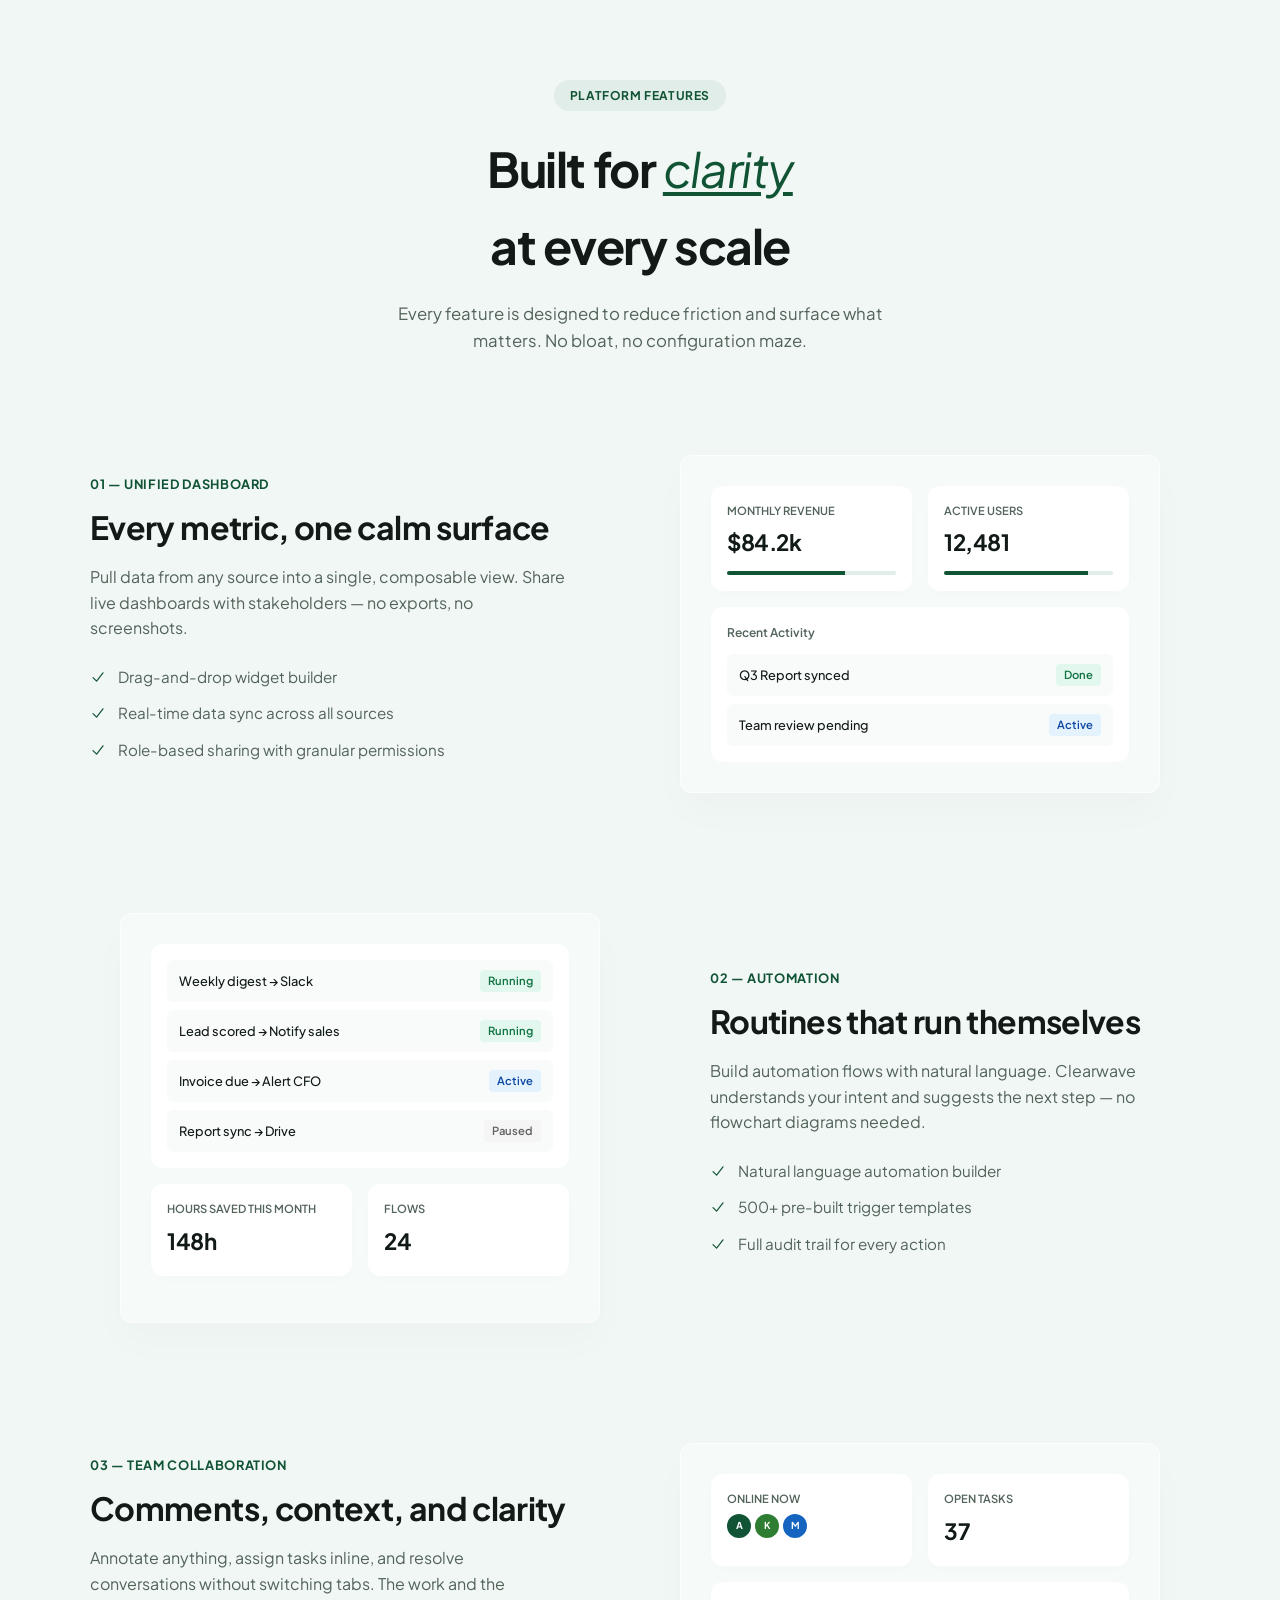
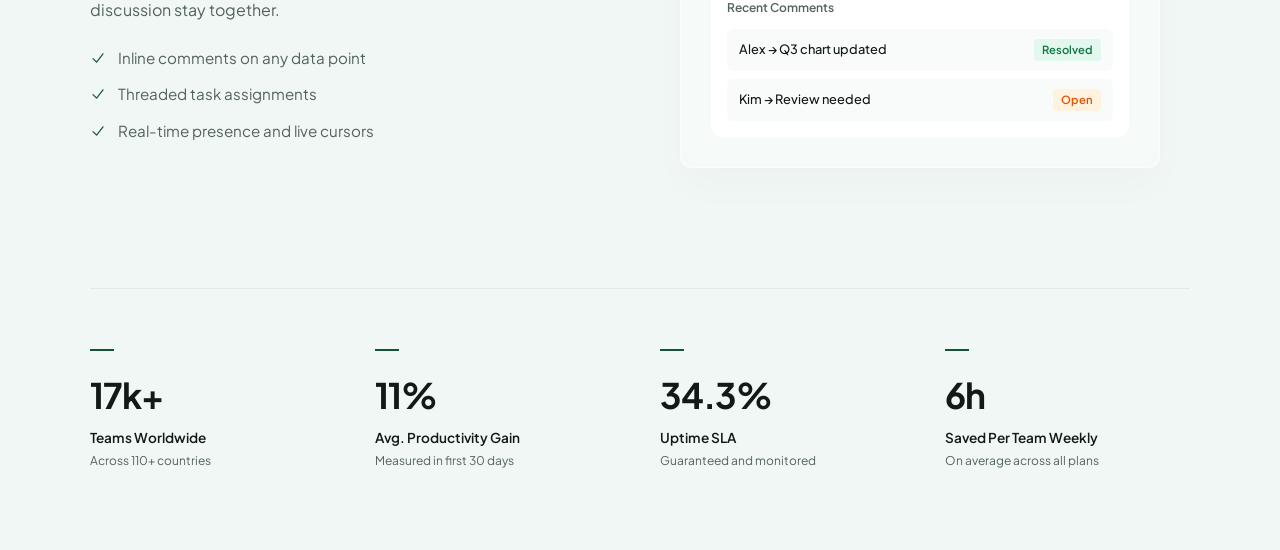
==== feature.html @ e3a4bbb7 "Add files via upload" ====
<!DOCTYPE html>
<html lang="en">
<head>
    <meta charset="UTF-8">
    <meta name="viewport" content="width=device-width, initial-scale=1.0">
    <title>Clearwave - Built for Clarity</title>
    <link rel="preconnect" href="https://fonts.googleapis.com">
    <link rel="preconnect" href="https://fonts.gstatic.com" crossorigin>
    <link href="https://fonts.googleapis.com/css2?family=Plus+Jakarta+Sans:ital,wght@0,300;0,400;0,500;0,600;0,700;1,400&display=swap" rel="stylesheet">
    
    <style>
        :root {
            --bg-color: #f1f7f5;
            --text-main: #111a16;
            --text-muted: #52635a;
            --accent-green: #115335;
            --accent-light-green: #e1ede8;
            --card-bg: #ffffff;
            --border-radius: 12px;
            --font-family: 'Plus Jakarta Sans', sans-serif;
        }

        * {
            box-sizing: border-box;
            margin: 0;
            padding: 0;
        }

        body {
            font-family: var(--font-family);
            background-color: var(--bg-color);
            color: var(--text-main);
            line-height: 1.6;
            padding: 80px 20px;
        }

        .container {
            max-width: 1100px;
            margin: 0 auto;
        }

        /* --- Header Section --- */
        .header {
            text-align: center;
            margin-bottom: 100px;
        }

        .badge {
            background-color: var(--accent-light-green);
            color: var(--accent-green);
            font-size: 0.75rem;
            font-weight: 700;
            letter-spacing: 0.05em;
            text-transform: uppercase;
            padding: 6px 16px;
            border-radius: 20px;
            display: inline-block;
            margin-bottom: 20px;
        }

        .header h1 {
            font-size: 3rem;
            font-weight: 700;
            letter-spacing: -0.03em;
            margin-bottom: 16px;
        }

        .header h1 span {
            font-style: italic;
            font-weight: 400;
            color: var(--accent-green);
            text-decoration: underline;
            text-underline-offset: 4px;
        }

        .header p {
            color: var(--text-muted);
            max-width: 500px;
            margin: 0 auto;
            font-size: 1.05rem;
        }

        /* --- Feature Section Layout --- */
        .feature-row {
            display: flex;
            align-items: center;
            justify-content: space-between;
            gap: 80px;
            margin-bottom: 120px;
        }

        .feature-row.reverse {
            flex-direction: row-reverse;
        }

        .feature-text {
            flex: 1;
            max-width: 480px;
        }

        .feature-tag {
            color: var(--accent-green);
            font-size: 0.8rem;
            font-weight: 700;
            text-transform: uppercase;
            letter-spacing: 0.05em;
            margin-bottom: 12px;
            display: block;
        }

        .feature-text h2 {
            font-size: 2rem;
            font-weight: 700;
            letter-spacing: -0.02em;
            margin-bottom: 16px;
            line-height: 1.3;
        }

        .feature-text p {
            color: var(--text-muted);
            margin-bottom: 24px;
            font-size: 1rem;
        }

        .feature-list {
            list-style: none;
        }

        .feature-list li {
            position: relative;
            padding-left: 28px;
            margin-bottom: 12px;
            color: var(--text-muted);
            font-size: 0.95rem;
        }

        /* Custom Checkmark svg */
        .feature-list li::before {
            content: "";
            position: absolute;
            left: 0;
            top: 4px;
            width: 16px;
            height: 16px;
            background-image: url("data:image/svg+xml,%3Csvg xmlns='http://www.w3.org/2000/svg' viewBox='0 0 20 20' fill='%23115335'%3E%3Cpath fill-rule='evenodd' d='M16.704 4.153a.75.75 0 01.143 1.052l-8 10.5a.75.75 0 01-1.127.075l-4.5-4.5a.75.75 0 011.06-1.06l3.894 3.893 7.48-9.817a.75.75 0 011.05-.143z' clip-rule='evenodd'/%3E%3C/svg%3E");
            background-size: contain;
            background-repeat: no-repeat;
        }

        .feature-visual {
            flex: 1;
            display: flex;
            justify-content: center;
        }

        /* --- Dashboard/Card Mockups CSS --- */
        .mockup-canvas {
            background-color: rgba(255, 255, 255, 0.4);
            border: 1px solid rgba(255, 255, 255, 0.6);
            border-radius: var(--border-radius);
            padding: 30px;
            width: 100%;
            max-width: 480px;
            box-shadow: 0 20px 40px rgba(0,0,0,0.02);
        }

        .grid-2 {
            display: grid;
            grid-template-columns: 1fr 1fr;
            gap: 16px;
            margin-bottom: 16px;
        }

        .card {
            background: var(--card-bg);
            padding: 16px;
            border-radius: var(--border-radius);
            box-shadow: 0 4px 12px rgba(0,0,0,0.01);
        }

        .card-label {
            font-size: 0.7rem;
            color: var(--text-muted);
            text-transform: uppercase;
            font-weight: 600;
            margin-bottom: 6px;
        }

        .card-value {
            font-size: 1.4rem;
            font-weight: 700;
            letter-spacing: -0.02em;
        }

        .card-progress {
            height: 4px;
            background-color: var(--accent-light-green);
            border-radius: 2px;
            margin-top: 10px;
            overflow: hidden;
        }

        .card-progress .fill {
            height: 100%;
            background-color: var(--accent-green);
            width: 70%;
        }

        .list-card {
            background: var(--card-bg);
            border-radius: var(--border-radius);
            padding: 16px;
        }

        .list-card-title {
            font-size: 0.75rem;
            color: var(--text-muted);
            margin-bottom: 12px;
            font-weight: 600;
        }

        .list-item {
            display: flex;
            justify-content: space-between;
            align-items: center;
            padding: 10px 12px;
            background-color: #f8fbf9;
            border-radius: 6px;
            margin-bottom: 8px;
            font-size: 0.8rem;
            font-weight: 500;
        }
        .list-item:last-child { margin-bottom: 0; }

        .status-tag {
            font-size: 0.7rem;
            padding: 2px 8px;
            border-radius: 4px;
            font-weight: 600;
        }
        .status-tag.done { background-color: #e2f7ed; color: #117343; }
        .status-tag.active { background-color: #e3f2fd; color: #0d47a1; }
        .status-tag.paused { background-color: #f5f5f5; color: #616161; }
        .status-tag.open { background-color: #fff3e0; color: #e65100; }

        /* --- Stats Section --- */
        .stats-section {
            border-top: 1px solid rgba(0,0,0,0.06);
            padding-top: 60px;
            margin-top: 80px;
            display: grid;
            grid-template-columns: repeat(4, 1fr);
            gap: 40px;
        }

        .stat-item {
            position: relative;
        }

        .stat-line {
            width: 24px;
            height: 2px;
            background-color: var(--accent-green);
            margin-bottom: 16px;
        }

        .stat-number {
            font-size: 2.2rem;
            font-weight: 700;
            letter-spacing: -0.03em;
            margin-bottom: 4px;
        }

        .stat-label {
            font-size: 0.85rem;
            font-weight: 600;
            margin-bottom: 2px;
        }

        .stat-sub {
            font-size: 0.75rem;
            color: var(--text-muted);
        }

        /* --- Responsive Queries --- */
        @media (max-width: 768px) {
            .feature-row, .feature-row.reverse {
                flex-direction: column;
                gap: 40px;
                margin-bottom: 80px;
            }
            .stats-section {
                grid-template-columns: repeat(2, 1fr);
                gap: 30px;
            }
            .header h1 {
                font-size: 2.2rem;
            }
        }
    </style>
</head>
<body>

<div class="container">

    <header class="header">
        <span class="badge">Platform Features</span>
        <h1>Built for <span>clarity</span><br>at every scale</h1>
        <p>Every feature is designed to reduce friction and surface what matters. No bloat, no configuration maze.</p>
    </header>

    <section class="feature-row">
        <div class="feature-text">
            <span class="feature-tag">01 — Unified Dashboard</span>
            <h2>Every metric, one calm surface</h2>
            <p>Pull data from any source into a single, composable view. Share live dashboards with stakeholders — no exports, no screenshots.</p>
            <ul class="feature-list">
                <li>Drag-and-drop widget builder</li>
                <li>Real-time data sync across all sources</li>
                <li>Role-based sharing with granular permissions</li>
            </ul>
        </div>
        <div class="feature-visual">
            <div class="mockup-canvas">
                <div class="grid-2">
                    <div class="card">
                        <div class="card-label">Monthly Revenue</div>
                        <div class="card-value">$84.2k</div>
                        <div class="card-progress"><div class="fill"></div></div>
                    </div>
                    <div class="card">
                        <div class="card-label">Active Users</div>
                        <div class="card-value">12,481</div>
                        <div class="card-progress"><div class="fill" style="width: 85%;"></div></div>
                    </div>
                </div>
                <div class="list-card">
                    <div class="list-card-title">Recent Activity</div>
                    <div class="list-item">
                        <span>Q3 Report synced</span>
                        <span class="status-tag done">Done</span>
                    </div>
                    <div class="list-item">
                        <span>Team review pending</span>
                        <span class="status-tag active">Active</span>
                    </div>
                </div>
            </div>
        </div>
    </section>

    <section class="feature-row reverse">
        <div class="feature-text">
            <span class="feature-tag">02 — Automation</span>
            <h2>Routines that run themselves</h2>
            <p>Build automation flows with natural language. Clearwave understands your intent and suggests the next step — no flowchart diagrams needed.</p>
            <ul class="feature-list">
                <li>Natural language automation builder</li>
                <li>500+ pre-built trigger templates</li>
                <li>Full audit trail for every action</li>
            </ul>
        </div>
        <div class="feature-visual">
            <div class="mockup-canvas">
                <div class="list-card" style="margin-bottom: 16px;">
                    <div class="list-item">
                        <span>Weekly digest → Slack</span>
                        <span class="status-tag done">Running</span>
                    </div>
                    <div class="list-item">
                        <span>Lead scored → Notify sales</span>
                        <span class="status-tag done">Running</span>
                    </div>
                    <div class="list-item">
                        <span>Invoice due → Alert CFO</span>
                        <span class="status-tag active">Active</span>
                    </div>
                    <div class="list-item">
                        <span>Report sync → Drive</span>
                        <span class="status-tag paused">Paused</span>
                    </div>
                </div>
                <div class="grid-2">
                    <div class="card">
                        <div class="card-label">Hours Saved This Month</div>
                        <div class="card-value">148h</div>
                    </div>
                    <div class="card">
                        <div class="card-label">Flows</div>
                        <div class="card-value">24</div>
                    </div>
                </div>
            </div>
        </div>
    </section>

    <section class="feature-row">
        <div class="feature-text">
            <span class="feature-tag">03 — Team Collaboration</span>
            <h2>Comments, context, and clarity</h2>
            <p>Annotate anything, assign tasks inline, and resolve conversations without switching tabs. The work and the discussion stay together.</p>
            <ul class="feature-list">
                <li>Inline comments on any data point</li>
                <li>Threaded task assignments</li>
                <li>Real-time presence and live cursors</li>
            </ul>
        </div>
        <div class="feature-visual">
            <div class="mockup-canvas">
                <div class="grid-2" style="margin-bottom: 16px;">
                    <div class="card">
                        <div class="card-label">Online Now</div>
                        <div class="card-value" style="font-size: 1.1rem; display: flex; gap: 4px; margin-top: 4px;">
                            <span style="background:#115335; color:white; width:24px; height:24px; border-radius:50%; display:inline-flex; align-items:center; justify-content:center; font-size:0.6rem;">A</span>
                            <span style="background:#2e7d32; color:white; width:24px; height:24px; border-radius:50%; display:inline-flex; align-items:center; justify-content:center; font-size:0.6rem;">K</span>
                            <span style="background:#1565c0; color:white; width:24px; height:24px; border-radius:50%; display:inline-flex; align-items:center; justify-content:center; font-size:0.6rem;">M</span>
                        </div>
                    </div>
                    <div class="card">
                        <div class="card-label">Open Tasks</div>
                        <div class="card-value">37</div>
                    </div>
                </div>
                <div class="list-card">
                    <div class="list-card-title">Recent Comments</div>
                    <div class="list-item">
                        <span>Alex → Q3 chart updated</span>
                        <span class="status-tag done">Resolved</span>
                    </div>
                    <div class="list-item">
                        <span>Kim → Review needed</span>
                        <span class="status-tag open">Open</span>
                    </div>
                </div>
            </div>
        </div>
    </section>

    <footer class="stats-section">
        <div class="stat-item">
            <div class="stat-line"></div>
            <div class="stat-number">17k+</div>
            <div class="stat-label">Teams Worldwide</div>
            <div class="stat-sub">Across 110+ countries</div>
        </div>
        <div class="stat-item">
            <div class="stat-line"></div>
            <div class="stat-number">11%</div>
            <div class="stat-label">Avg. Productivity Gain</div>
            <div class="stat-sub">Measured in first 30 days</div>
        </div>
        <div class="stat-item">
            <div class="stat-line"></div>
            <div class="stat-number">34.3%</div>
            <div class="stat-label">Uptime SLA</div>
            <div class="stat-sub">Guaranteed and monitored</div>
        </div>
        <div class="stat-item">
            <div class="stat-line"></div>
            <div class="stat-number">6h</div>
            <div class="stat-label">Saved Per Team Weekly</div>
            <div class="stat-sub">On average across all plans</div>
        </div>
    </footer>

</div>

</body>
</html>
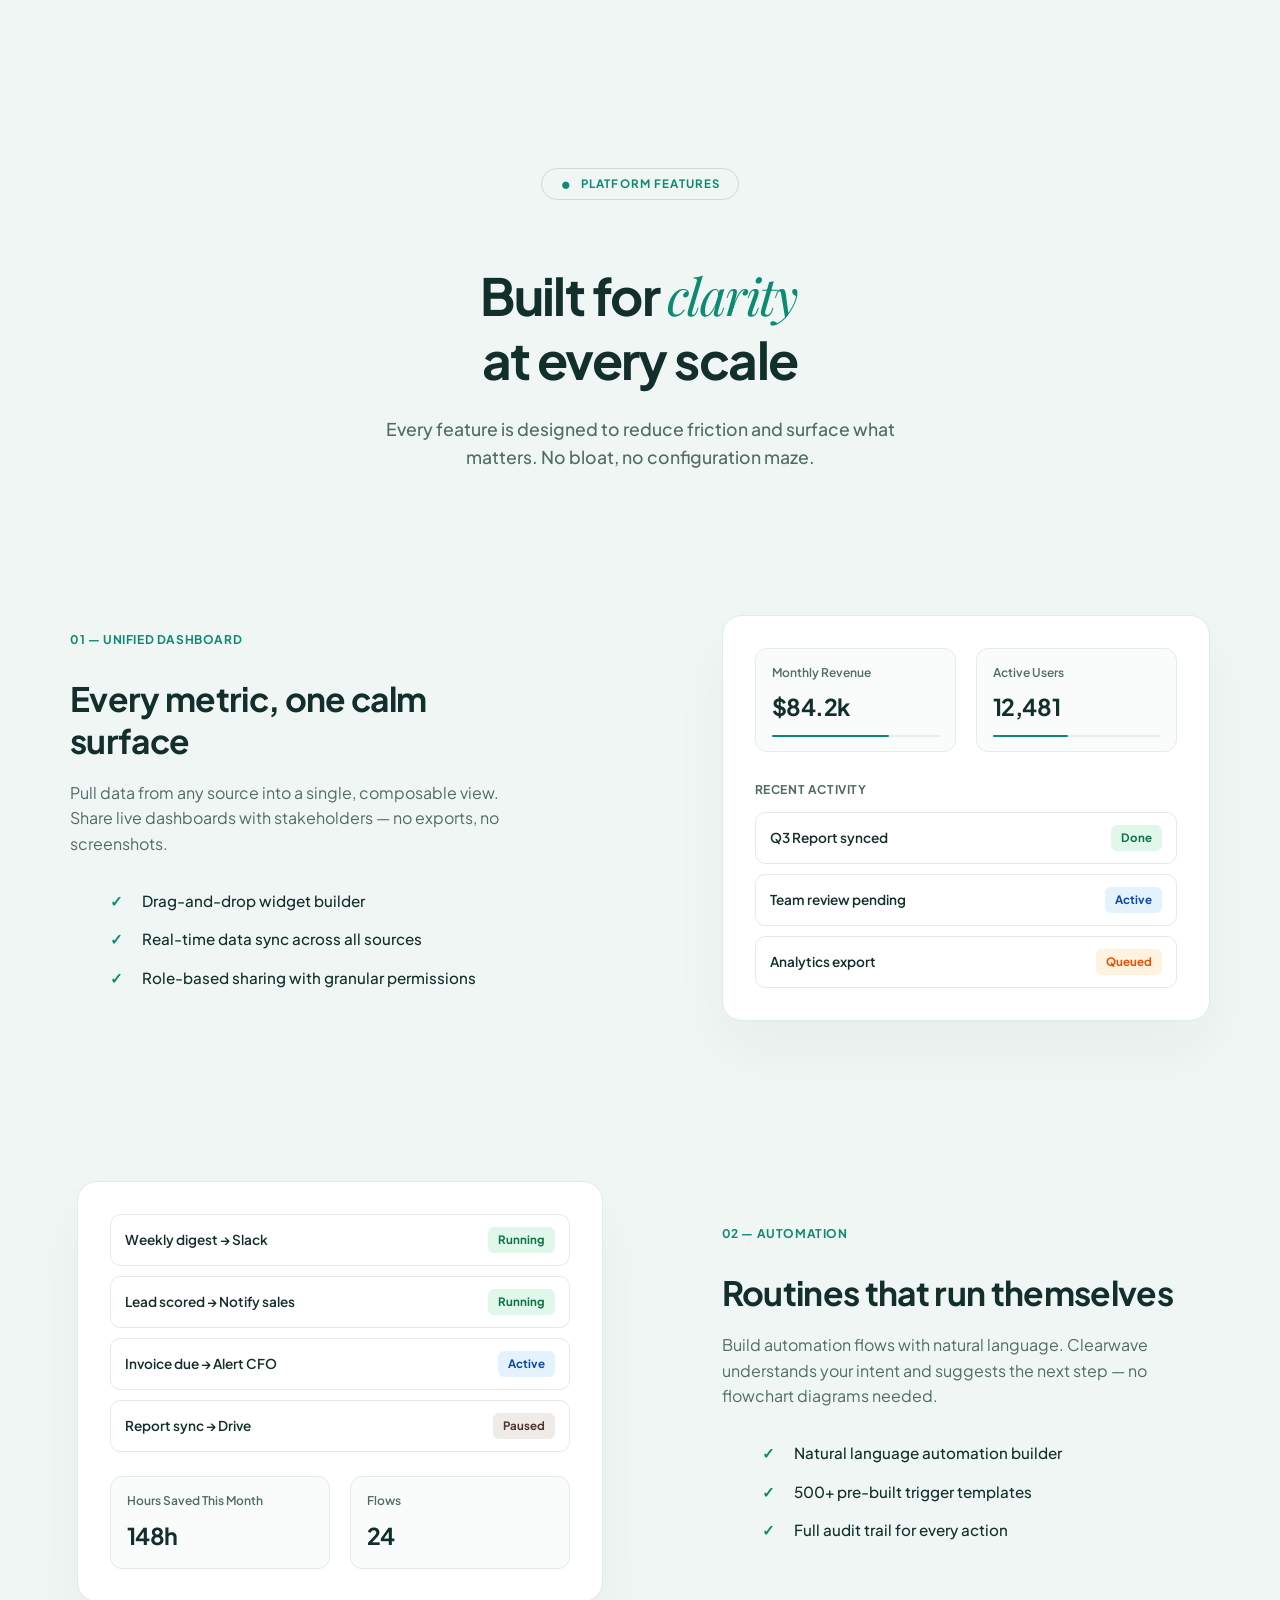
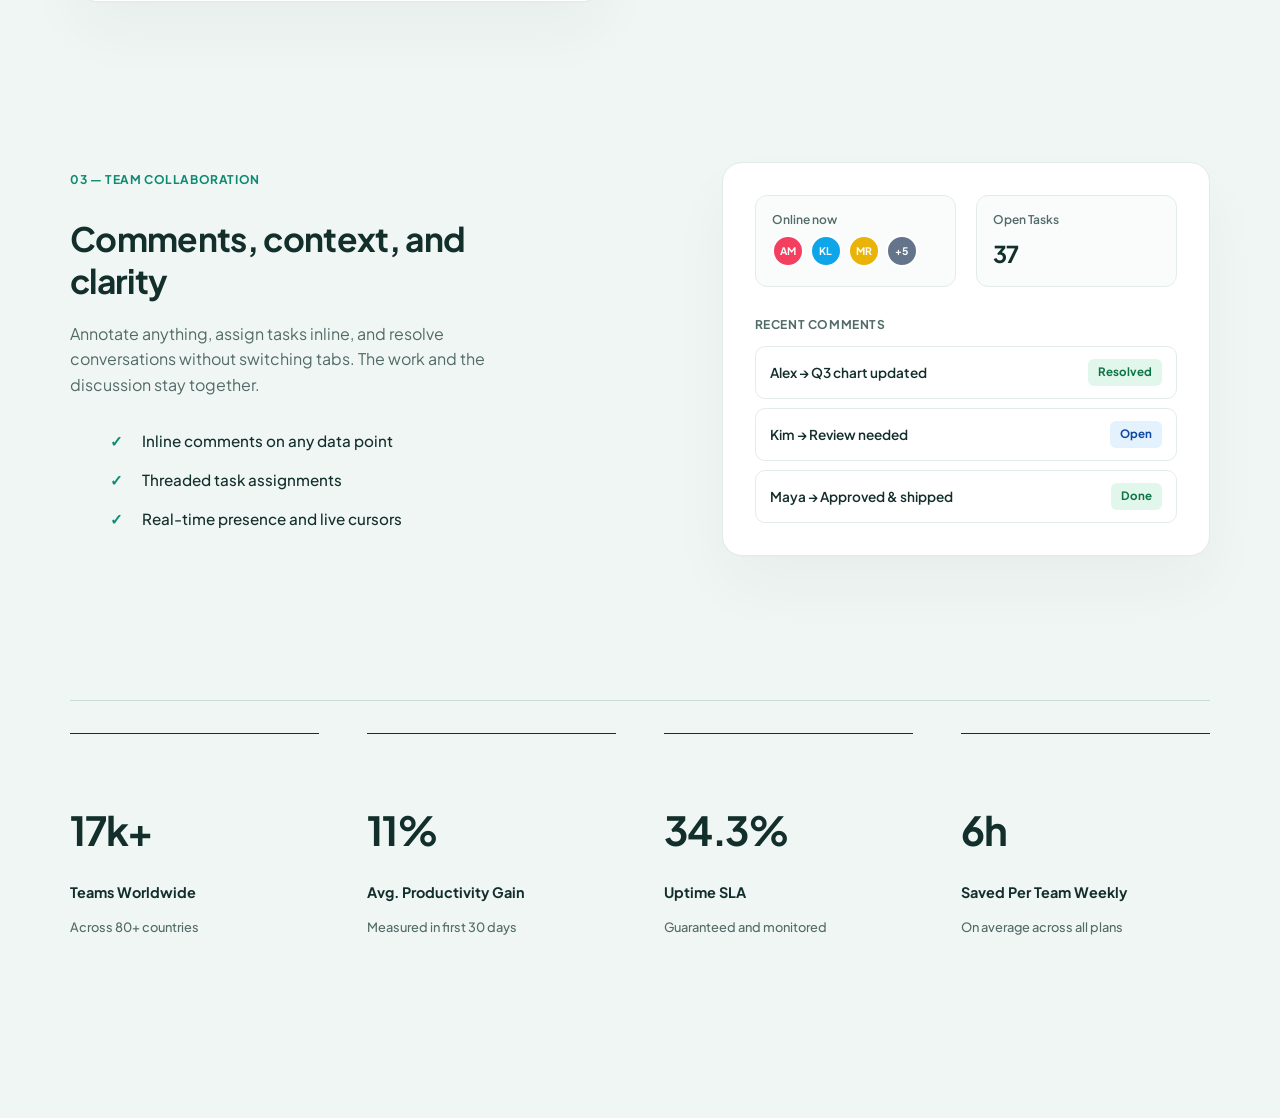
==== commit 2a6cc667: "Update feature.html" ====
--- a/feature.html
+++ b/feature.html
@@ -1,469 +1,441 @@
 <!DOCTYPE html>
 <html lang="en">
 <head>
-    <meta charset="UTF-8">
-    <meta name="viewport" content="width=device-width, initial-scale=1.0">
-    <title>Clearwave - Built for Clarity</title>
-    <link rel="preconnect" href="https://fonts.googleapis.com">
-    <link rel="preconnect" href="https://fonts.gstatic.com" crossorigin>
-    <link href="https://fonts.googleapis.com/css2?family=Plus+Jakarta+Sans:ital,wght@0,300;0,400;0,500;0,600;0,700;1,400&display=swap" rel="stylesheet">
+  <meta charset="UTF-8">
+  <meta name="viewport" content="width=device-width, initial-scale=1.0">
+  <title>Clearwave — Premium Feature Interface</title>
+  
+  <link rel="preconnect" href="https://fonts.googleapis.com">
+  <link rel="preconnect" href="https://fonts.gstatic.com" crossorigin>
+  <link href="https://fonts.googleapis.com/css2?family=Playfair+Display:ital,wght@1,400;1,500&family=Plus+Jakarta+Sans:wght@400;500;600;700&display=swap" rel="stylesheet">
+
+  <style>
+    :root {
+      --bg-canvas: #f0f6f4;       
+      --text-main: #132f2b;       
+      --text-muted: #526b67;      
+      --brand-teal: #0d8a72;
+      --border-light: #e3ece9;
+      
+      --card-shadow: 0 30px 60px rgba(19, 47, 43, 0.04), 0 1px 2px rgba(0, 0, 0, 0.01);
+      
+      --clr-success: #0d7343; --bg-success: #e1f7ec;
+      --clr-info: #0d47a1;    --bg-info: #e3f2fd;
+      --clr-warning: #e65100; --bg-warning: #fff3e0;
+      --clr-neutral: #4e342e; --bg-neutral: #efebe9;
+    }
+
+     { box-sizing: border-box; margin: 0; padding: 0; }
     
-    <style>
-        :root {
-            --bg-color: #f1f7f5;
-            --text-main: #111a16;
-            --text-muted: #52635a;
-            --accent-green: #115335;
-            --accent-light-green: #e1ede8;
-            --card-bg: #ffffff;
-            --border-radius: 12px;
-            --font-family: 'Plus Jakarta Sans', sans-serif;
-        }
-
-        * {
-            box-sizing: border-box;
-            margin: 0;
-            padding: 0;
-        }
-
-        body {
-            font-family: var(--font-family);
-            background-color: var(--bg-color);
-            color: var(--text-main);
-            line-height: 1.6;
-            padding: 80px 20px;
-        }
-
-        .container {
-            max-width: 1100px;
-            margin: 0 auto;
-        }
-
-        /* --- Header Section --- */
-        .header {
-            text-align: center;
-            margin-bottom: 100px;
-        }
-
-        .badge {
-            background-color: var(--accent-light-green);
-            color: var(--accent-green);
-            font-size: 0.75rem;
-            font-weight: 700;
-            letter-spacing: 0.05em;
-            text-transform: uppercase;
-            padding: 6px 16px;
-            border-radius: 20px;
-            display: inline-block;
-            margin-bottom: 20px;
-        }
-
-        .header h1 {
-            font-size: 3rem;
-            font-weight: 700;
-            letter-spacing: -0.03em;
-            margin-bottom: 16px;
-        }
-
-        .header h1 span {
-            font-style: italic;
-            font-weight: 400;
-            color: var(--accent-green);
-            text-decoration: underline;
-            text-underline-offset: 4px;
-        }
-
-        .header p {
-            color: var(--text-muted);
-            max-width: 500px;
-            margin: 0 auto;
-            font-size: 1.05rem;
-        }
-
-        /* --- Feature Section Layout --- */
-        .feature-row {
-            display: flex;
-            align-items: center;
-            justify-content: space-between;
-            gap: 80px;
-            margin-bottom: 120px;
-        }
-
-        .feature-row.reverse {
-            flex-direction: row-reverse;
-        }
-
-        .feature-text {
-            flex: 1;
-            max-width: 480px;
-        }
-
-        .feature-tag {
-            color: var(--accent-green);
-            font-size: 0.8rem;
-            font-weight: 700;
-            text-transform: uppercase;
-            letter-spacing: 0.05em;
-            margin-bottom: 12px;
-            display: block;
-        }
-
-        .feature-text h2 {
-            font-size: 2rem;
-            font-weight: 700;
-            letter-spacing: -0.02em;
-            margin-bottom: 16px;
-            line-height: 1.3;
-        }
-
-        .feature-text p {
-            color: var(--text-muted);
-            margin-bottom: 24px;
-            font-size: 1rem;
-        }
-
-        .feature-list {
-            list-style: none;
-        }
-
-        .feature-list li {
-            position: relative;
-            padding-left: 28px;
-            margin-bottom: 12px;
-            color: var(--text-muted);
-            font-size: 0.95rem;
-        }
-
-        /* Custom Checkmark svg */
-        .feature-list li::before {
-            content: "";
-            position: absolute;
-            left: 0;
-            top: 4px;
-            width: 16px;
-            height: 16px;
-            background-image: url("data:image/svg+xml,%3Csvg xmlns='http://www.w3.org/2000/svg' viewBox='0 0 20 20' fill='%23115335'%3E%3Cpath fill-rule='evenodd' d='M16.704 4.153a.75.75 0 01.143 1.052l-8 10.5a.75.75 0 01-1.127.075l-4.5-4.5a.75.75 0 011.06-1.06l3.894 3.893 7.48-9.817a.75.75 0 011.05-.143z' clip-rule='evenodd'/%3E%3C/svg%3E");
-            background-size: contain;
-            background-repeat: no-repeat;
-        }
-
-        .feature-visual {
-            flex: 1;
-            display: flex;
-            justify-content: center;
-        }
-
-        /* --- Dashboard/Card Mockups CSS --- */
-        .mockup-canvas {
-            background-color: rgba(255, 255, 255, 0.4);
-            border: 1px solid rgba(255, 255, 255, 0.6);
-            border-radius: var(--border-radius);
-            padding: 30px;
-            width: 100%;
-            max-width: 480px;
-            box-shadow: 0 20px 40px rgba(0,0,0,0.02);
-        }
-
-        .grid-2 {
-            display: grid;
-            grid-template-columns: 1fr 1fr;
-            gap: 16px;
-            margin-bottom: 16px;
-        }
-
-        .card {
-            background: var(--card-bg);
-            padding: 16px;
-            border-radius: var(--border-radius);
-            box-shadow: 0 4px 12px rgba(0,0,0,0.01);
-        }
-
-        .card-label {
-            font-size: 0.7rem;
-            color: var(--text-muted);
-            text-transform: uppercase;
-            font-weight: 600;
-            margin-bottom: 6px;
-        }
-
-        .card-value {
-            font-size: 1.4rem;
-            font-weight: 700;
-            letter-spacing: -0.02em;
-        }
-
-        .card-progress {
-            height: 4px;
-            background-color: var(--accent-light-green);
-            border-radius: 2px;
-            margin-top: 10px;
-            overflow: hidden;
-        }
-
-        .card-progress .fill {
-            height: 100%;
-            background-color: var(--accent-green);
-            width: 70%;
-        }
-
-        .list-card {
-            background: var(--card-bg);
-            border-radius: var(--border-radius);
-            padding: 16px;
-        }
-
-        .list-card-title {
-            font-size: 0.75rem;
-            color: var(--text-muted);
-            margin-bottom: 12px;
-            font-weight: 600;
-        }
-
-        .list-item {
-            display: flex;
-            justify-content: space-between;
-            align-items: center;
-            padding: 10px 12px;
-            background-color: #f8fbf9;
-            border-radius: 6px;
-            margin-bottom: 8px;
-            font-size: 0.8rem;
-            font-weight: 500;
-        }
-        .list-item:last-child { margin-bottom: 0; }
-
-        .status-tag {
-            font-size: 0.7rem;
-            padding: 2px 8px;
-            border-radius: 4px;
-            font-weight: 600;
-        }
-        .status-tag.done { background-color: #e2f7ed; color: #117343; }
-        .status-tag.active { background-color: #e3f2fd; color: #0d47a1; }
-        .status-tag.paused { background-color: #f5f5f5; color: #616161; }
-        .status-tag.open { background-color: #fff3e0; color: #e65100; }
-
-        /* --- Stats Section --- */
-        .stats-section {
-            border-top: 1px solid rgba(0,0,0,0.06);
-            padding-top: 60px;
-            margin-top: 80px;
-            display: grid;
-            grid-template-columns: repeat(4, 1fr);
-            gap: 40px;
-        }
-
-        .stat-item {
-            position: relative;
-        }
-
-        .stat-line {
-            width: 24px;
-            height: 2px;
-            background-color: var(--accent-green);
-            margin-bottom: 16px;
-        }
-
-        .stat-number {
-            font-size: 2.2rem;
-            font-weight: 700;
-            letter-spacing: -0.03em;
-            margin-bottom: 4px;
-        }
-
-        .stat-label {
-            font-size: 0.85rem;
-            font-weight: 600;
-            margin-bottom: 2px;
-        }
-
-        .stat-sub {
-            font-size: 0.75rem;
-            color: var(--text-muted);
-        }
-
-        /* --- Responsive Queries --- */
-        @media (max-width: 768px) {
-            .feature-row, .feature-row.reverse {
-                flex-direction: column;
-                gap: 40px;
-                margin-bottom: 80px;
-            }
-            .stats-section {
-                grid-template-columns: repeat(2, 1fr);
-                gap: 30px;
-            }
-            .header h1 {
-                font-size: 2.2rem;
-            }
-        }
-    </style>
+    body {
+      font-family: 'Plus Jakarta Sans', sans-serif;
+      background-color: var(--bg-canvas);
+      color: var(--text-main);
+      line-height: 1.6;
+      padding: 10rem 2rem;
+      -webkit-font-smoothing: antialiased;
+    }
+
+    .wrapper {
+      max-width: 1140px;
+      margin: 0 auto;
+    }
+    .hero-header {
+      text-align: center;
+      max-width: 680px;
+      margin: 0 auto 9rem auto;
+    }
+
+    .badge-pill {
+      display: inline-flex;
+      align-items: center;
+      gap: 8px;
+      font-size: 0.72rem;
+      font-weight: 700;
+      text-transform: uppercase;
+      letter-spacing: 0.1em;
+      color: var(--brand-teal);
+      border: 1px solid #cbdcd7;
+      padding: 6px 18px;
+      border-radius: 100px;
+      margin-bottom: 1.75rem;
+    }
+
+    .badge-pill::before {
+      content: "•";
+      font-size: 1.1rem;
+      line-height: 1;
+      color: var(--brand-teal);
+    }
+
+    h1 {
+      font-size: 3.2rem;
+      font-weight: 700;
+      letter-spacing: -0.03em;
+      line-height: 1.25;
+      margin-bottom: 1.5rem;
+    }
+    h1 span {
+      display: block;
+    }
+
+    h1 em {
+      font-family: 'Playfair Display', Georgia, serif;
+      font-style: italic;
+      font-weight: 400;
+      color: var(--brand-teal);
+      text-transform: lowercase;
+      padding-right: 2px;
+    }
+
+    .hero-header p {
+      color: var(--text-muted);
+      font-size: 1.1rem;
+      font-weight: 500;
+      max-width: 580px;
+      margin: 0 auto;
+    }
+    .feature-grid {
+      display: flex;
+      flex-direction: column;
+      gap: 10rem;
+    }
+
+    .row {
+      display: grid;
+      grid-template-columns: 1.05fr 0.95fr;
+      align-items: center;
+      gap: 7rem;
+    }
+
+    .row:nth-child(even) .col-text { order: 2; }
+
+    .col-text { max-width: 460px; }
+
+    .meta-tag {
+      font-size: 0.75rem;
+      font-weight: 700;
+      color: var(--brand-teal);
+      display: block;
+      margin-bottom: 1rem;
+      letter-spacing: 0.05em;
+    }
+
+    h2 {
+      font-size: 2.1rem;
+      font-weight: 700;
+      letter-spacing: -0.02em;
+      margin-bottom: 1.2rem;
+      line-height: 1.25;
+    }
+
+    .col-text p {
+      color: var(--text-muted);
+      font-size: 1rem;
+      margin-bottom: 2rem;
+    }
+
+    .checklist { list-style: none; }
+    .checklist li {
+      font-size: 0.95rem;
+      font-weight: 500;
+      position: relative;
+      padding-left: 2rem;
+      margin-bottom: 0.9rem;
+    }
+    .checklist li::before {
+      content: "✓";
+      position: absolute;
+      left: 0;
+      color: var(--brand-teal);
+      font-weight: 700;
+    }
+    .col-visual {
+      display: flex;
+      justify-content: center;
+    }
+
+    .card {
+      background: #ffffff;
+      border-radius: 20px;
+      padding: 2rem;
+      width: 100%;
+      max-width: 460px;
+      box-shadow: var(--card-shadow);
+      border: 1px solid #e1ebe8; 
+    }
+
+    .split-metrics {
+      display: grid;
+      grid-template-columns: 1fr 1fr;
+      gap: 1.25rem;
+      margin-bottom: 1.75rem;
+    }
+
+    .metric-box {
+      border: 1px solid var(--border-light);
+      border-radius: 12px;
+      padding: 14px 16px;
+      background: #fafcfb;
+    }
+
+    .metric-box label {
+      font-size: 0.75rem;
+      color: var(--text-muted);
+      display: block;
+      margin-bottom: 6px;
+      font-weight: 600;
+    }
+
+    .metric-box .num {
+      font-size: 1.45rem;
+      font-weight: 700;
+      letter-spacing: -0.02em;
+    }
+
+    .indicator-bar {
+      width: 100%;
+      height: 2px;
+      background: #e6ecea;
+      margin-top: 10px;
+      border-radius: 2px;
+      position: relative;
+    }
+    .indicator-bar::after {
+      content: '';
+      position: absolute;
+      left: 0; top: 0; height: 100%;
+      background: var(--brand-teal);
+      border-radius: 2px;
+    }
+    .w-70::after { width: 70%; }
+    .w-45::after { width: 45%; }
+
+    .list-caption {
+      font-size: 0.75rem;
+      color: var(--text-muted);
+      font-weight: 700;
+      margin-bottom: 0.75rem;
+      text-transform: uppercase;
+      letter-spacing: 0.05em;
+    }
+
+    .list-row {
+      display: flex;
+      justify-content: space-between;
+      align-items: center;
+      padding: 12px 14px;
+      border: 1px solid var(--border-light);
+      border-radius: 10px;
+      font-size: 0.85rem;
+      font-weight: 600;
+      margin-bottom: 0.6rem;
+      background: #ffffff;
+    }
+    .list-row:last-child { margin-bottom: 0; }
+
+    .pill {
+      font-size: 0.72rem;
+      font-weight: 700;
+      padding: 4px 10px;
+      border-radius: 6px;
+    }
+    .pill.done    { color: var(--clr-success); background: var(--bg-success); }
+    .pill.active  { color: var(--clr-info);    background: var(--bg-info); }
+    .pill.queued  { color: var(--clr-warning); background: var(--bg-warning); }
+    .pill.paused  { color: var(--clr-neutral); background: var(--bg-neutral); }
+
+    .team-avatars { display: flex; gap: 6px; margin-top: 4px; }
+    .user-dot {
+      width: 28px; height: 28px; border-radius: 50%;
+      border: 2px solid #fff; display: flex;
+      align-items: center; justify-content: center;
+      font-size: 0.65rem; font-weight: 700; color: #fff;
+    }
+    .performance-footer {
+      border-top: 1px solid #cbdcd7;
+      padding-top: 2rem;
+      margin-top: 9rem;
+      display: grid;
+      grid-template-columns: repeat(4, 1fr);
+      gap: 3rem;
+    }
+
+    .stat-card { 
+      position: relative; 
+      border-top: 1.5px solid var(--text-main);
+      padding-top: 1.5rem;
+    }
+
+    .stat-card h3 {
+      font-size: 2.5rem; 
+      font-weight: 700;
+      letter-spacing: -0.03em; 
+      margin-bottom: 0.4rem;
+    }
+
+    .stat-card h4 { font-size: 0.9rem; font-weight: 700; margin-bottom: 4px; }
+    .stat-card p { font-size: 0.8rem; color: var(--text-muted); font-weight: 500; 
+}
+    @media (max-width: 960px) {
+      body { padding: 6rem 1.5rem; }
+      .row { grid-template-columns: 1fr; gap: 4rem; text-align: center; }
+      .row:nth-child(even) .col-text { order: unset; }
+      .col-text { max-width: 100%; }
+      .checklist { display: inline-block; text-align: left; }
+      .performance-footer { grid-template-columns: repeat(2, 1fr); gap: 3rem; 
+}
+    }
+
+    @media (max-width: 540px) {
+      h1 { font-size: 2.4rem; }
+      .performance-footer 
+	{ 
+	grid-template-columns: 1fr;
+	 }
+    }
+  </style>
 </head>
 <body>
 
-<div class="container">
-
-    <header class="header">
-        <span class="badge">Platform Features</span>
-        <h1>Built for <span>clarity</span><br>at every scale</h1>
-        <p>Every feature is designed to reduce friction and surface what matters. No bloat, no configuration maze.</p>
-    </header>
-
-    <section class="feature-row">
-        <div class="feature-text">
-            <span class="feature-tag">01 — Unified Dashboard</span>
-            <h2>Every metric, one calm surface</h2>
-            <p>Pull data from any source into a single, composable view. Share live dashboards with stakeholders — no exports, no screenshots.</p>
-            <ul class="feature-list">
-                <li>Drag-and-drop widget builder</li>
-                <li>Real-time data sync across all sources</li>
-                <li>Role-based sharing with granular permissions</li>
-            </ul>
+<div class="wrapper">
+
+  <header class="hero-header">
+    <div class="badge-pill">Platform Features</div>
+    <h1>
+      <span>Built for <em>clarity</em></span>
+      <span>at every scale</span>
+    </h1>
+    <p>Every feature is designed to reduce friction and surface what matters. No bloat, no configuration maze.</p>
+  </header>
+
+  <main class="feature-grid">
+    
+    <section class="row">
+      <div class="col-text">
+        <span class="meta-tag">01 — UNIFIED DASHBOARD</span>
+        <h2>Every metric, one calm surface</h2>
+        <p>Pull data from any source into a single, composable view. Share live dashboards with stakeholders — no exports, no screenshots.</p>
+        <ul class="checklist">
+          <li>Drag-and-drop widget builder</li>
+          <li>Real-time data sync across all sources</li>
+          <li>Role-based sharing with granular permissions</li>
+        </ul>
+      </div>
+      <div class="col-visual">
+        <div class="card">
+          <div class="split-metrics">
+            <div class="metric-box">
+              <label>Monthly Revenue</label>
+              <div class="num">$84.2k</div>
+              <div class="indicator-bar w-70"></div>
+            </div>
+            <div class="metric-box">
+              <label>Active Users</label>
+              <div class="num">12,481</div>
+              <div class="indicator-bar w-45"></div>
+            </div>
+          </div>
+          <div class="list-caption">Recent Activity</div>
+          <div class="list-row"><span>Q3 Report synced</span><span class="pill done">Done</span></div>
+          <div class="list-row"><span>Team review pending</span><span class="pill active">Active</span></div>
+          <div class="list-row"><span>Analytics export</span><span class="pill queued">Queued</span></div>
         </div>
-        <div class="feature-visual">
-            <div class="mockup-canvas">
-                <div class="grid-2">
-                    <div class="card">
-                        <div class="card-label">Monthly Revenue</div>
-                        <div class="card-value">$84.2k</div>
-                        <div class="card-progress"><div class="fill"></div></div>
-                    </div>
-                    <div class="card">
-                        <div class="card-label">Active Users</div>
-                        <div class="card-value">12,481</div>
-                        <div class="card-progress"><div class="fill" style="width: 85%;"></div></div>
-                    </div>
-                </div>
-                <div class="list-card">
-                    <div class="list-card-title">Recent Activity</div>
-                    <div class="list-item">
-                        <span>Q3 Report synced</span>
-                        <span class="status-tag done">Done</span>
-                    </div>
-                    <div class="list-item">
-                        <span>Team review pending</span>
-                        <span class="status-tag active">Active</span>
-                    </div>
-                </div>
-            </div>
+      </div>
+    </section>
+
+    <section class="row">
+      <div class="col-text">
+        <span class="meta-tag">02 — AUTOMATION</span>
+        <h2>Routines that run themselves</h2>
+        <p>Build automation flows with natural language. Clearwave understands your intent and suggests the next step — no flowchart diagrams needed.</p>
+        <ul class="checklist">
+          <li>Natural language automation builder</li>
+          <li>500+ pre-built trigger templates</li>
+          <li>Full audit trail for every action</li>
+        </ul>
+      </div>
+      <div class="col-visual">
+        <div class="card">
+          <div class="list-row"><span>Weekly digest → Slack</span><span class="pill done">Running</span></div>
+          <div class="list-row"><span>Lead scored → Notify sales</span><span class="pill done">Running</span></div>
+          <div class="list-row"><span>Invoice due → Alert CFO</span><span class="pill active">Active</span></div>
+          <div class="list-row"><span>Report sync → Drive</span><span class="pill paused">Paused</span></div>
+          <div class="split-metrics" style="margin-top: 1.5rem; margin-bottom: 0;">
+            <div class="metric-box">
+              <label>Hours Saved This Month</label>
+              <div class="num">148h</div>
+            </div>
+            <div class="metric-box">
+              <label>Flows</label>
+              <div class="num">24</div>
+            </div>
+          </div>
         </div>
+      </div>
     </section>
 
-    <section class="feature-row reverse">
-        <div class="feature-text">
-            <span class="feature-tag">02 — Automation</span>
-            <h2>Routines that run themselves</h2>
-            <p>Build automation flows with natural language. Clearwave understands your intent and suggests the next step — no flowchart diagrams needed.</p>
-            <ul class="feature-list">
-                <li>Natural language automation builder</li>
-                <li>500+ pre-built trigger templates</li>
-                <li>Full audit trail for every action</li>
-            </ul>
+    <section class="row">
+      <div class="col-text">
+        <span class="meta-tag">03 — TEAM COLLABORATION</span>
+        <h2>Comments, context, and clarity</h2>
+        <p>Annotate anything, assign tasks inline, and resolve conversations without switching tabs. The work and the discussion stay together.</p>
+        <ul class="checklist">
+          <li>Inline comments on any data point</li>
+          <li>Threaded task assignments</li>
+          <li>Real-time presence and live cursors</li>
+        </ul>
+      </div>
+      <div class="col-visual">
+        <div class="card">
+          <div class="split-metrics">
+            <div class="metric-box">
+              <label>Online now</label>
+              <div class="team-avatars">
+                <div class="user-dot" style="background:#f43f5e">AM</div>
+                <div class="user-dot" style="background:#0ea5e9">KL</div>
+                <div class="user-dot" style="background:#eab308">MR</div>
+                <div class="user-dot" style="background:#64748b">+5</div>
+              </div>
+            </div>
+            <div class="metric-box">
+              <label>Open Tasks</label>
+              <div class="num">37</div>
+            </div>
+          </div>
+          <div class="list-caption">Recent Comments</div>
+          <div class="list-row"><span>Alex → Q3 chart updated</span><span class="pill done">Resolved</span></div>
+          <div class="list-row"><span>Kim → Review needed</span><span class="pill active">Open</span></div>
+          <div class="list-row"><span>Maya → Approved & shipped</span><span class="pill done">Done</span></div>
         </div>
-        <div class="feature-visual">
-            <div class="mockup-canvas">
-                <div class="list-card" style="margin-bottom: 16px;">
-                    <div class="list-item">
-                        <span>Weekly digest → Slack</span>
-                        <span class="status-tag done">Running</span>
-                    </div>
-                    <div class="list-item">
-                        <span>Lead scored → Notify sales</span>
-                        <span class="status-tag done">Running</span>
-                    </div>
-                    <div class="list-item">
-                        <span>Invoice due → Alert CFO</span>
-                        <span class="status-tag active">Active</span>
-                    </div>
-                    <div class="list-item">
-                        <span>Report sync → Drive</span>
-                        <span class="status-tag paused">Paused</span>
-                    </div>
-                </div>
-                <div class="grid-2">
-                    <div class="card">
-                        <div class="card-label">Hours Saved This Month</div>
-                        <div class="card-value">148h</div>
-                    </div>
-                    <div class="card">
-                        <div class="card-label">Flows</div>
-                        <div class="card-value">24</div>
-                    </div>
-                </div>
-            </div>
-        </div>
+      </div>
     </section>
-
-    <section class="feature-row">
-        <div class="feature-text">
-            <span class="feature-tag">03 — Team Collaboration</span>
-            <h2>Comments, context, and clarity</h2>
-            <p>Annotate anything, assign tasks inline, and resolve conversations without switching tabs. The work and the discussion stay together.</p>
-            <ul class="feature-list">
-                <li>Inline comments on any data point</li>
-                <li>Threaded task assignments</li>
-                <li>Real-time presence and live cursors</li>
-            </ul>
-        </div>
-        <div class="feature-visual">
-            <div class="mockup-canvas">
-                <div class="grid-2" style="margin-bottom: 16px;">
-                    <div class="card">
-                        <div class="card-label">Online Now</div>
-                        <div class="card-value" style="font-size: 1.1rem; display: flex; gap: 4px; margin-top: 4px;">
-                            <span style="background:#115335; color:white; width:24px; height:24px; border-radius:50%; display:inline-flex; align-items:center; justify-content:center; font-size:0.6rem;">A</span>
-                            <span style="background:#2e7d32; color:white; width:24px; height:24px; border-radius:50%; display:inline-flex; align-items:center; justify-content:center; font-size:0.6rem;">K</span>
-                            <span style="background:#1565c0; color:white; width:24px; height:24px; border-radius:50%; display:inline-flex; align-items:center; justify-content:center; font-size:0.6rem;">M</span>
-                        </div>
-                    </div>
-                    <div class="card">
-                        <div class="card-label">Open Tasks</div>
-                        <div class="card-value">37</div>
-                    </div>
-                </div>
-                <div class="list-card">
-                    <div class="list-card-title">Recent Comments</div>
-                    <div class="list-item">
-                        <span>Alex → Q3 chart updated</span>
-                        <span class="status-tag done">Resolved</span>
-                    </div>
-                    <div class="list-item">
-                        <span>Kim → Review needed</span>
-                        <span class="status-tag open">Open</span>
-                    </div>
-                </div>
-            </div>
-        </div>
-    </section>
-
-    <footer class="stats-section">
-        <div class="stat-item">
-            <div class="stat-line"></div>
-            <div class="stat-number">17k+</div>
-            <div class="stat-label">Teams Worldwide</div>
-            <div class="stat-sub">Across 110+ countries</div>
-        </div>
-        <div class="stat-item">
-            <div class="stat-line"></div>
-            <div class="stat-number">11%</div>
-            <div class="stat-label">Avg. Productivity Gain</div>
-            <div class="stat-sub">Measured in first 30 days</div>
-        </div>
-        <div class="stat-item">
-            <div class="stat-line"></div>
-            <div class="stat-number">34.3%</div>
-            <div class="stat-label">Uptime SLA</div>
-            <div class="stat-sub">Guaranteed and monitored</div>
-        </div>
-        <div class="stat-item">
-            <div class="stat-line"></div>
-            <div class="stat-number">6h</div>
-            <div class="stat-label">Saved Per Team Weekly</div>
-            <div class="stat-sub">On average across all plans</div>
-        </div>
-    </footer>
+  </main>
+
+  <footer class="performance-footer">
+    <div class="stat-card">
+      <h3>17k+</h3>
+      <h4>Teams Worldwide</h4>
+      <p>Across 80+ countries</p>
+    </div>
+    <div class="stat-card">
+      <h3>11%</h3>
+      <h4>Avg. Productivity Gain</h4>
+      <p>Measured in first 30 days</p>
+    </div>
+    <div class="stat-card">
+      <h3>34.3%</h3>
+      <h4>Uptime SLA</h4>
+      <p>Guaranteed and monitored</p>
+    </div>
+    <div class="stat-card">
+      <h3>6h</h3>
+      <h4>Saved Per Team Weekly</h4>
+      <p>On average across all plans</p>
+    </div>
+  </footer>
 
 </div>
 
 </body>
-</html>+</html>
